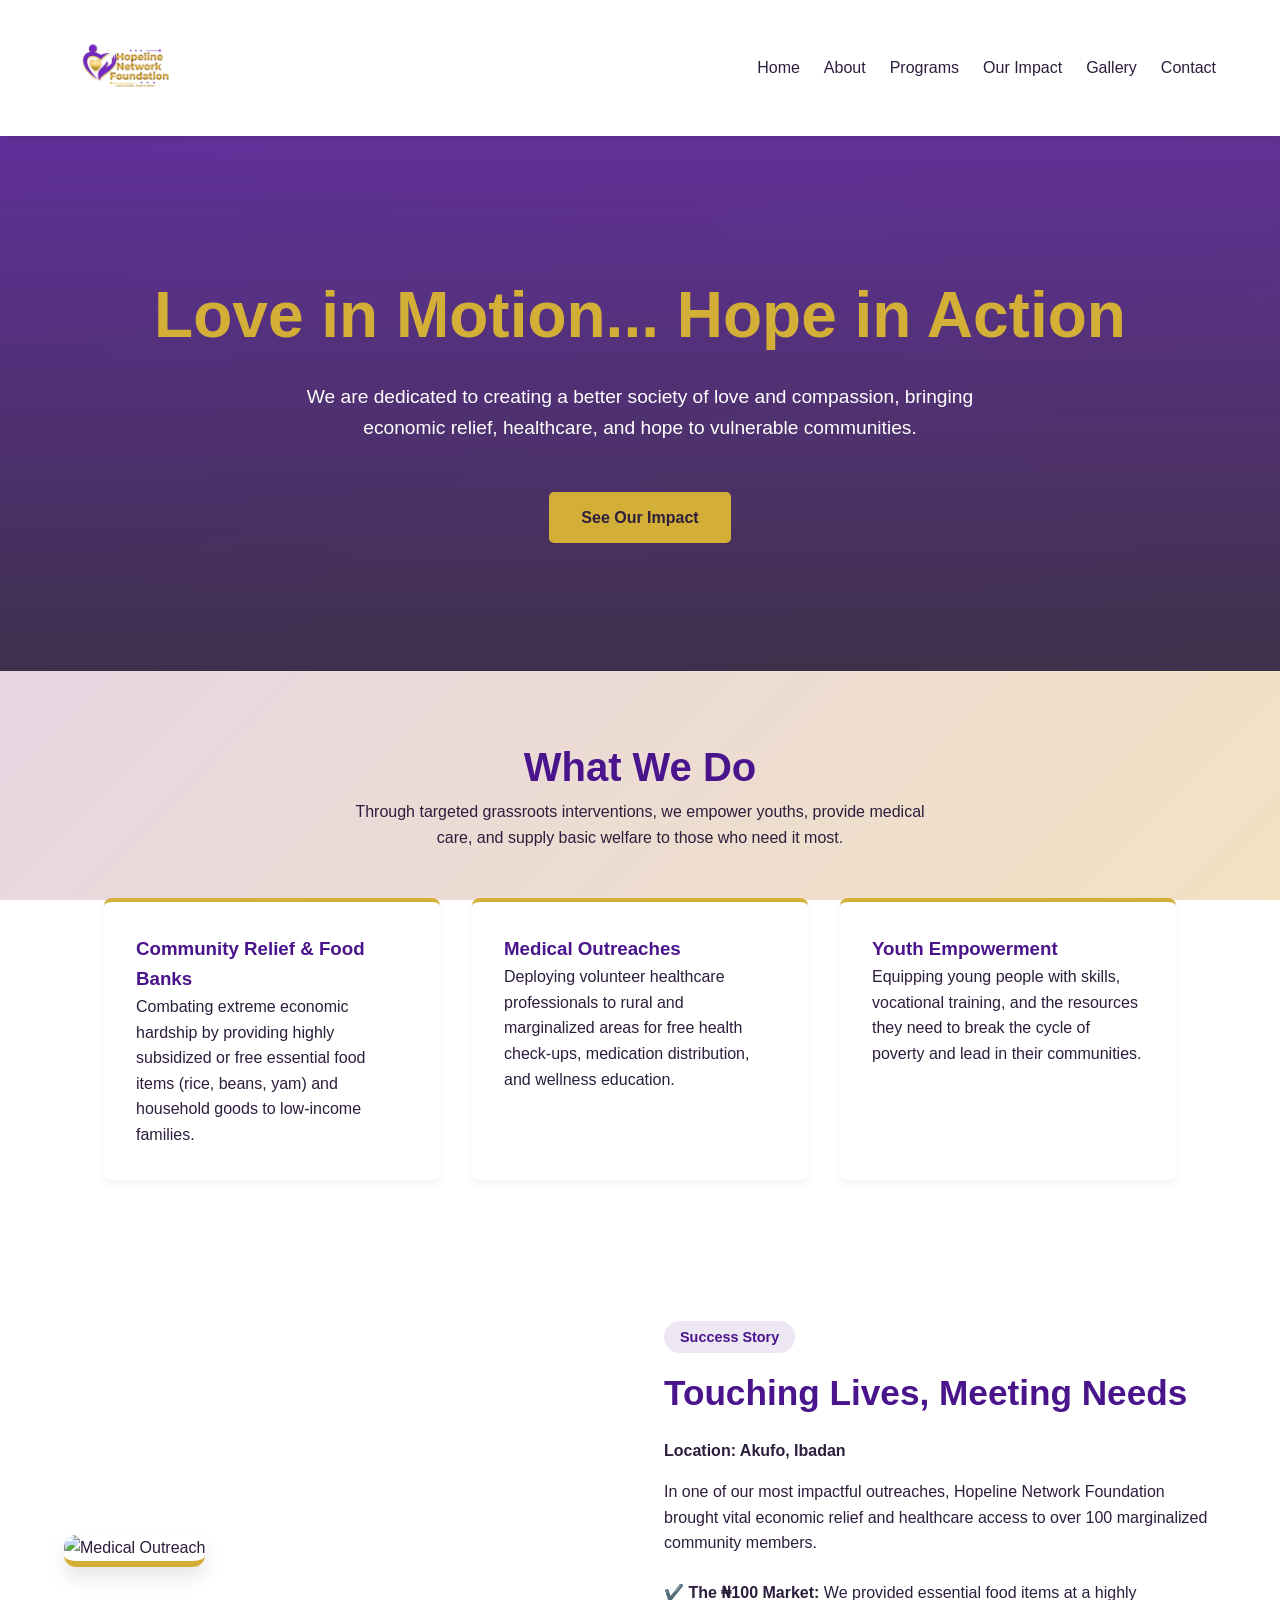
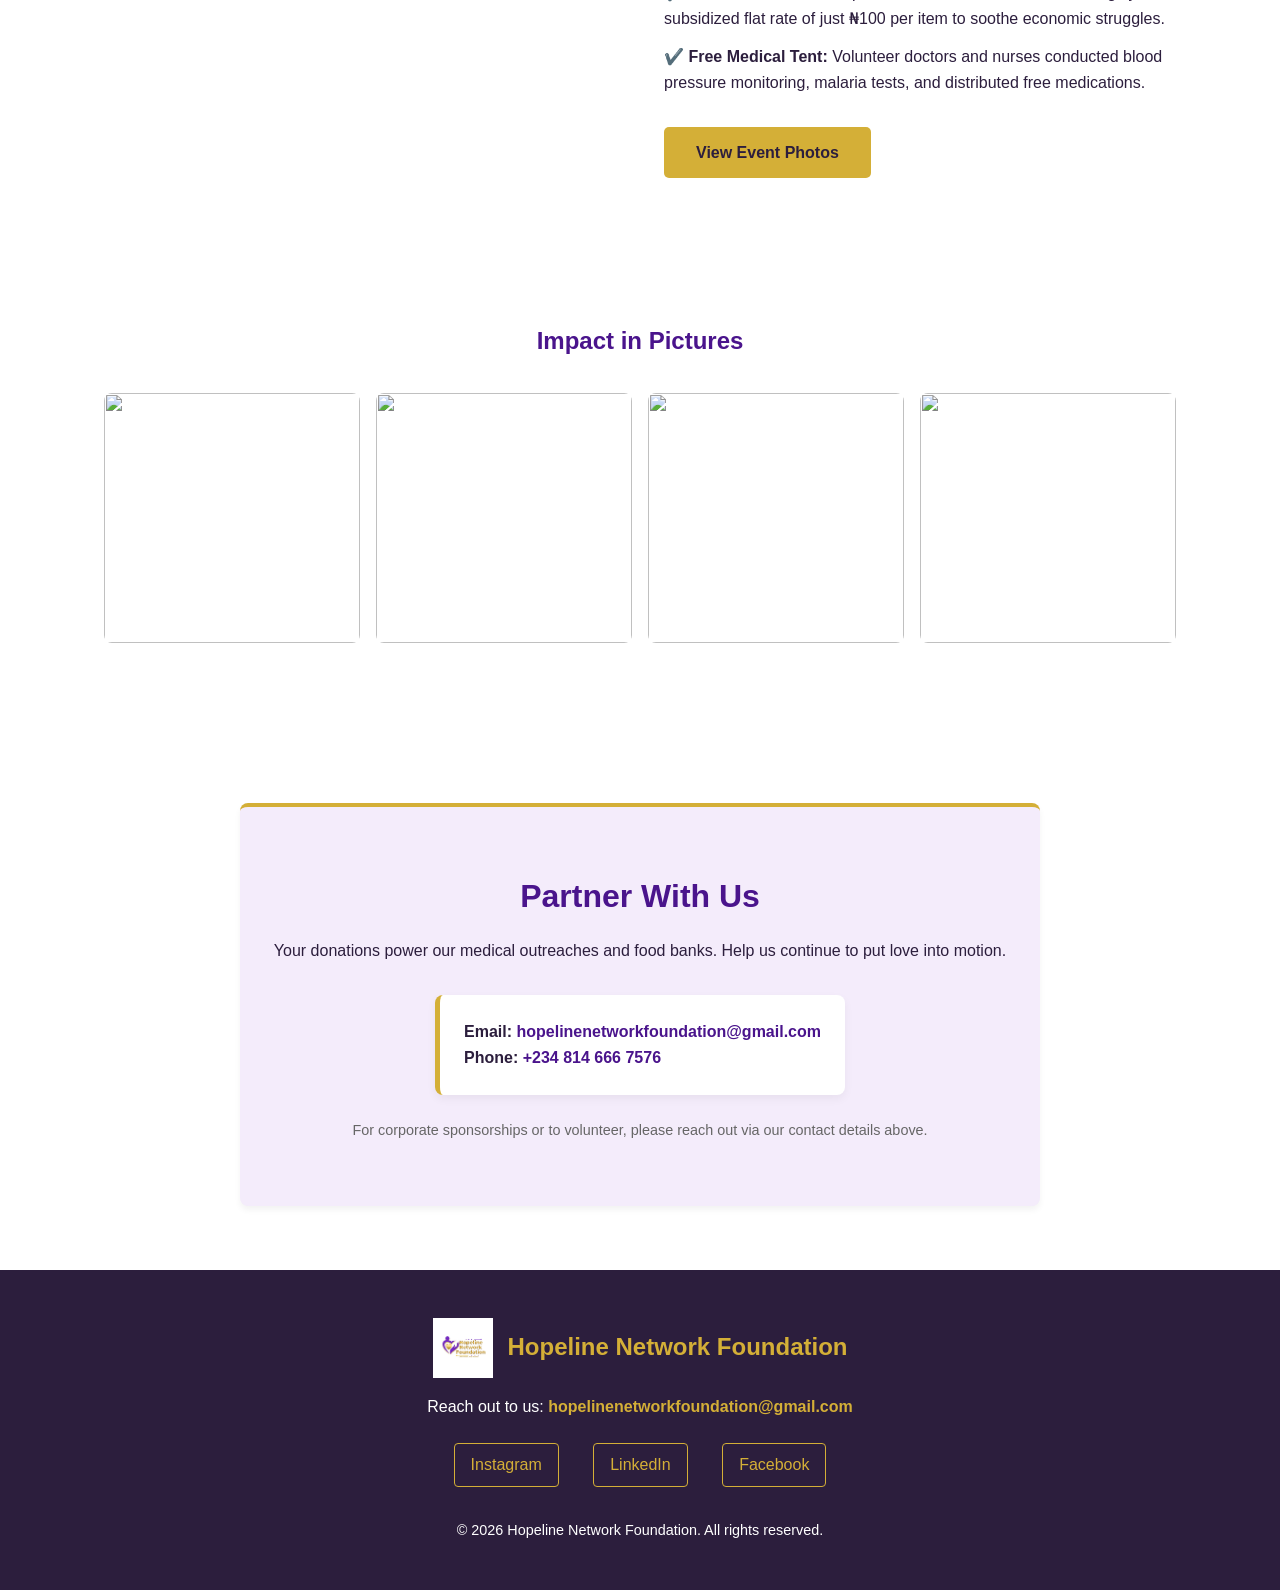
==== index.html @ 70cbd3e9 "Initial commit: Set up foundation website structure and styling" ====
<!DOCTYPE html>
<html lang="en">
<head>
    <meta charset="UTF-8">
    <meta name="viewport" content="width=device-width, initial-scale=1.0">
    <title>Hopeline Network Foundation | Home</title>
    <link rel="stylesheet" href="styles.css">
</head>
<body>
    
    <header>
        <nav class="main-nav">
            <a href="index.html" class="logo">
                <img src="logo.png" alt="Hopeline Network Logo"> 
            </a>
            
            <ul class="nav-links">
                <li><a href="index.html">Home</a></li>
                <li><a href="about.html">About</a></li>
                <li><a href="work.html">Programs</a></li>
                <li><a href="impact.html">Our Impact</a></li>
                <li><a href="#gallery">Gallery</a></li>
                <li><a href="contact.html">Contact</a></li>
            </ul>

            <!-- <div class="nav-cta">
                <a href="#donate" class="btn-donate">Donate Now</a>
            </div> -->
        </nav>
    </header>

    <section class="hero animate-fade">
        <h1 class="animate-up">Love in Motion... Hope in Action</h1>
        <p class="animate-up">We are dedicated to creating a better society of love and compassion, bringing economic relief, healthcare, and hope to vulnerable communities.</p>
        <a href="#impact" class="btn animate-up" style="margin-top: 1rem;">See Our Impact</a>
    </section>

    <div id="programs" class="container">
        <div style="text-align: center; margin-bottom: 3rem;">
            <h2 class="animate-up" style="color: var(--primary); font-size: 2.5rem;">What We Do</h2>
            <p class="animate-up" style="max-width: 600px; margin: auto;">Through targeted grassroots interventions, we empower youths, provide medical care, and supply basic welfare to those who need it most.</p>
        </div>

        <div class="grid-3">
            <div class="card animate-up">
                <h3 style="color: var(--primary);">Community Relief & Food Banks</h3>
                <p>Combating extreme economic hardship by providing highly subsidized or free essential food items (rice, beans, yam) and household goods to low-income families.</p>
            </div>
            <div class="card animate-up" style="transition-delay: 0.2s;">
                <h3 style="color: var(--primary);">Medical Outreaches</h3>
                <p>Deploying volunteer healthcare professionals to rural and marginalized areas for free health check-ups, medication distribution, and wellness education.</p>
            </div>
            <div class="card animate-up" style="transition-delay: 0.4s;">
                <h3 style="color: var(--primary);">Youth Empowerment</h3>
                <p>Equipping young people with skills, vocational training, and the resources they need to break the cycle of poverty and lead in their communities.</p>
            </div>
        </div>
    </div>

    <section id="impact" style="background-color: var(--white); padding: 5rem 5%;">
        <div class="container" style="padding: 0; display: flex; flex-wrap: wrap; align-items: center; gap: 3rem;">
            
            <div style="flex: 1; min-width: 300px;" class="animate-up">
                <img src="https://images.unsplash.com/photo-1593113563332-f19e81f1816e?ixlib=rb-4.0.3&auto=format&fit=crop&w=800&q=80" alt="Medical Outreach" style="width: 100%; border-radius: 12px; box-shadow: 0 10px 20px rgba(0,0,0,0.1); border-bottom: 6px solid var(--secondary);">
            </div>

            <div style="flex: 1; min-width: 300px;" class="animate-up">
                <span style="background: rgba(74, 20, 140, 0.1); color: var(--primary); padding: 0.5rem 1rem; border-radius: 20px; font-weight: bold; font-size: 0.9rem;">Success Story</span>
                <h2 style="color: var(--primary); font-size: 2.2rem; margin: 1rem 0;">Touching Lives, Meeting Needs</h2>
                <p style="margin-bottom: 1rem;"><strong>Location: Akufo, Ibadan</strong></p>
                <p style="margin-bottom: 1.5rem;">In one of our most impactful outreaches, Hopeline Network Foundation brought vital economic relief and healthcare access to over 100 marginalized community members. </p>
                <ul style="list-style: none; margin-bottom: 2rem;">
                    <li style="margin-bottom: 0.8rem;">✔️ <strong>The ₦100 Market:</strong> We provided essential food items at a highly subsidized flat rate of just ₦100 per item to soothe economic struggles.</li>
                    <li style="margin-bottom: 0.8rem;">✔️ <strong>Free Medical Tent:</strong> Volunteer doctors and nurses conducted blood pressure monitoring, malaria tests, and distributed free medications.</li>
                </ul>
                <a href="#gallery" class="btn">View Event Photos</a>
            </div>
        </div>
    </section>

    <section id="gallery" class="container">
        <h2 class="animate-up" style="text-align: center; color: var(--primary); margin-bottom: 2rem;">Impact in Pictures</h2>
        
        <div style="display: grid; grid-template-columns: repeat(auto-fit, minmax(250px, 1fr)); gap: 1rem;">
            <img src="https://images.unsplash.com/photo-1488521787991-ed7bbaae773c?ixlib=rb-4.0.3&auto=format&fit=crop&w=600&q=80" style="width: 100%; height: 250px; object-fit: cover; border-radius: 8px;" class="animate-up">
            <img src="https://images.unsplash.com/photo-1559027615-cd4628902d4a?ixlib=rb-4.0.3&auto=format&fit=crop&w=600&q=80" style="width: 100%; height: 250px; object-fit: cover; border-radius: 8px;" class="animate-up">
            <img src="https://images.unsplash.com/photo-1603048297172-c92544798d5e?ixlib=rb-4.0.3&auto=format&fit=crop&w=600&q=80" style="width: 100%; height: 250px; object-fit: cover; border-radius: 8px;" class="animate-up">
            <img src="https://images.unsplash.com/photo-1542810634-71277d95dc8c?ixlib=rb-4.0.3&auto=format&fit=crop&w=600&q=80" style="width: 100%; height: 250px; object-fit: cover; border-radius: 8px;" class="animate-up">
        </div>
    </section>

    <section id="donate" class="container" style="text-align: center; margin-top: 2rem;">
        <div class="card animate-up" style="background: var(--light); max-width: 800px; margin: auto; padding: 4rem 2rem;">
            <h2 style="color: var(--primary); margin-bottom: 1rem; font-size: 2rem;">Partner With Us</h2>
            <p style="margin-bottom: 2rem;">Your donations power our medical outreaches and food banks. Help us continue to put love into motion.</p>
            
            <div style="background: var(--white); padding: 1.5rem; border-radius: 8px; display: inline-block; text-align: left; margin-bottom: 1.5rem; border-left: 5px solid var(--secondary); box-shadow: 0 4px 10px rgba(0,0,0,0.05);">
                <p><strong>Email:</strong> <a href="mailto:hopelinenetworkfoundation@gmail.com" style="color: var(--primary); font-weight: bold;">hopelinenetworkfoundation@gmail.com</a></p>
                <p><strong>Phone:</strong> <span style="color: var(--primary); font-weight: bold;">+234 814 666 7576</span></p>
            </div>
            
            <p style="font-size: 0.9rem; color: #666;">For corporate sponsorships or to volunteer, please reach out via our contact details above.</p>
        </div>
    </section>

    <footer>
        <div style="display: flex; justify-content: center; align-items: center; margin-bottom: 1rem;">
            <img src="logo.png" alt="Hopeline Logo" style="height: 60px; margin-right: 15px;">
            <h2 style="color: var(--secondary);">Hopeline Network Foundation</h2>
        </div>
        
        <div class="footer-contact">
            <p>Reach out to us: <a href="mailto:hopelinenetworkfoundation@gmail.com">hopelinenetworkfoundation@gmail.com</a></p>
        </div>

        <div class="social-links">
            <a href="https://www.instagram.com/hln_foundation?igsh=eTh5MHIzdDdvbXdl" target="_blank">Instagram</a>
            <a href="https://www.linkedin.com/company/hln-foundation/" target="_blank">LinkedIn</a>
            <a href="https://www.facebook.com/share/1P5WbY55Pj/" target="_blank">Facebook</a>
        </div>

        <p style="font-size: 0.9rem; margin-top: 2rem;">&copy; 2026 Hopeline Network Foundation. All rights reserved.</p>
    </footer>

    <script src="app.js"></script>
</body>
</html>
---- styles.css ----
/* styles.css */
:root {
    --primary: #4A148C; /* Deep Royal Purple */
    --secondary: #D4AF37; /* Metallic Gold */
    --light: #f4ecfb; /* Richer soft purple tint */
    --dark: #2c1e3d; /* Dark purple for text/footers */
    --white: #ffffff;
}

* {
    margin: 0;
    padding: 0;
    box-sizing: border-box;
    font-family: 'Segoe UI', Tahoma, Geneva, Verdana, sans-serif;
}

body {
    line-height: 1.6;
    color: var(--dark);
    /* A much more noticeable diagonal gradient from purple to gold */
    background: linear-gradient(135deg, #e2d1f0 0%, #f2e2c2 100%);
    background-attachment: fixed; 
}

a { text-decoration: none; color: inherit; }
ul { list-style: none; }

/* Navigation */
header {
    background: var(--white);
    box-shadow: 0 2px 10px rgba(0,0,0,0.1);
    position: relative; /* Unglued from the top */
    z-index: 1000;
}

/* The new balanced 3-column layout */
.main-nav {
    display: flex;
    justify-content: space-between; /* Spreads the 3 items perfectly */
    align-items: center;
    padding: 0.5rem 5%; /* Keeps it from touching the extreme edges */
    max-width: 1600px; /* Prevents stretching infinitely on giant monitors */
    margin: auto;
}

.logo {
    display: flex;
    align-items: center;
    border: none;
    text-decoration: none;
}

/* Updated Logo Sizing to make slogan visible */
.logo img {
    height: 120px; 
    max-height: 120px;
    width: auto;
    object-fit: contain;
}

.nav-links { 
    display: flex; 
    gap: 1.5rem; 
}

.nav-links a:hover { 
    color: var(--secondary); 
}

/* Specific styling for the header Donate button */
.btn-donate {
    background: var(--secondary); /* Metallic Gold */
    color: var(--dark);
    padding: 0.7rem 1.8rem;
    border-radius: 30px; /* Pill-shape makes it stand out */
    font-weight: bold;
    text-transform: uppercase;
    letter-spacing: 1px;
    transition: all 0.3s ease;
    box-shadow: 0 4px 10px rgba(212, 175, 55, 0.3); /* Soft gold shadow */
}

.btn-donate:hover {
    background: var(--primary); /* Turns Purple on hover */
    color: var(--secondary); /* Text turns Gold */
    box-shadow: 0 4px 15px rgba(74, 20, 140, 0.4);
    transform: translateY(-2px); /* Slight lift effect */
}

/* Layouts & Containers */
.container {
    max-width: 1200px;
    margin: 0 auto;
    padding: 4rem 5%;
}

/* Hero Section */
.hero {
    background: linear-gradient(rgba(74, 20, 140, 0.85), rgba(44, 30, 61, 0.9)), url('https://images.unsplash.com/photo-1529390079861-591de354faf5?ixlib=rb-4.0.3&auto=format&fit=crop&w=1470&q=80') center/cover;
    color: var(--white);
    text-align: center;
    padding: 8rem 5%;
}

.hero h1 { 
    font-size: 4rem; 
    margin-bottom: 1rem; 
    color: var(--secondary); /* Slogan in Gold */
    font-weight: 800;
}
.hero p { font-size: 1.2rem; max-width: 700px; margin: 0 auto 2rem; }

/* General Button Styles */
.btn {
    display: inline-block;
    padding: 0.8rem 2rem;
    border-radius: 5px;
    font-weight: bold;
    background: var(--secondary);
    color: var(--dark); /* Dark text on gold button for contrast */
    transition: 0.3s;
    border: none;
    cursor: pointer;
}
.btn:hover { 
    background: #b5952f; 
    color: var(--white);
}

.grid-3 {
    display: grid;
    grid-template-columns: repeat(auto-fit, minmax(300px, 1fr));
    gap: 2rem;
    margin-top: 2rem;
}

.card {
    background: var(--white);
    padding: 2rem;
    border-radius: 8px;
    box-shadow: 0 4px 6px rgba(0,0,0,0.05);
    border-top: 4px solid var(--secondary); /* Gold accent on cards */
}

/* Footer */
footer {
    background: var(--dark);
    color: var(--white);
    text-align: center;
    padding: 3rem 5%;
    margin-top: auto;
}

.footer-contact {
    margin-bottom: 1.5rem;
}
.footer-contact a {
    color: var(--secondary);
    font-weight: bold;
}

.social-links {
    margin: 1.5rem 0;
}
.social-links a {
    display: inline-block;
    margin: 0 15px;
    padding: 0.5rem 1rem;
    border: 1px solid var(--secondary);
    color: var(--secondary);
    border-radius: 4px;
    transition: 0.3s;
}
.social-links a:hover {
    background: var(--secondary);
    color: var(--dark);
}

/* Animations */
.animate-up {
    opacity: 0;
    transform: translateY(40px);
    transition: all 0.8s cubic-bezier(0.5, 0, 0, 1);
}
.animate-fade {
    opacity: 0;
    transition: opacity 1s ease-in;
}
.animate-up.show, .animate-fade.show {
    opacity: 1;
    transform: translateY(0);
}

/* Forms */
.form-group { margin-bottom: 1.5rem; }
.form-group label { display: block; margin-bottom: 0.5rem; font-weight: bold; color: var(--primary); }
.form-group input, .form-group textarea {
    width: 100%; padding: 0.8rem; border: 1px solid #ccc; border-radius: 4px;
}

/* Gallery Image Styles */
.gallery-img {
    width: 100%;
    height: 250px;
    object-fit: cover;
    border-radius: 24px; /* Creates the rectangular oval/rounded border */
    box-shadow: 0 4px 10px rgba(0,0,0,0.1);
    transition: transform 0.4s ease, box-shadow 0.4s ease;
}

.gallery-img:hover {
    transform: scale(1.05) translateY(-5px); /* Zooms in and lifts slightly */
    box-shadow: 0 12px 25px rgba(74, 20, 140, 0.2); /* Soft purple shadow on hover */
}
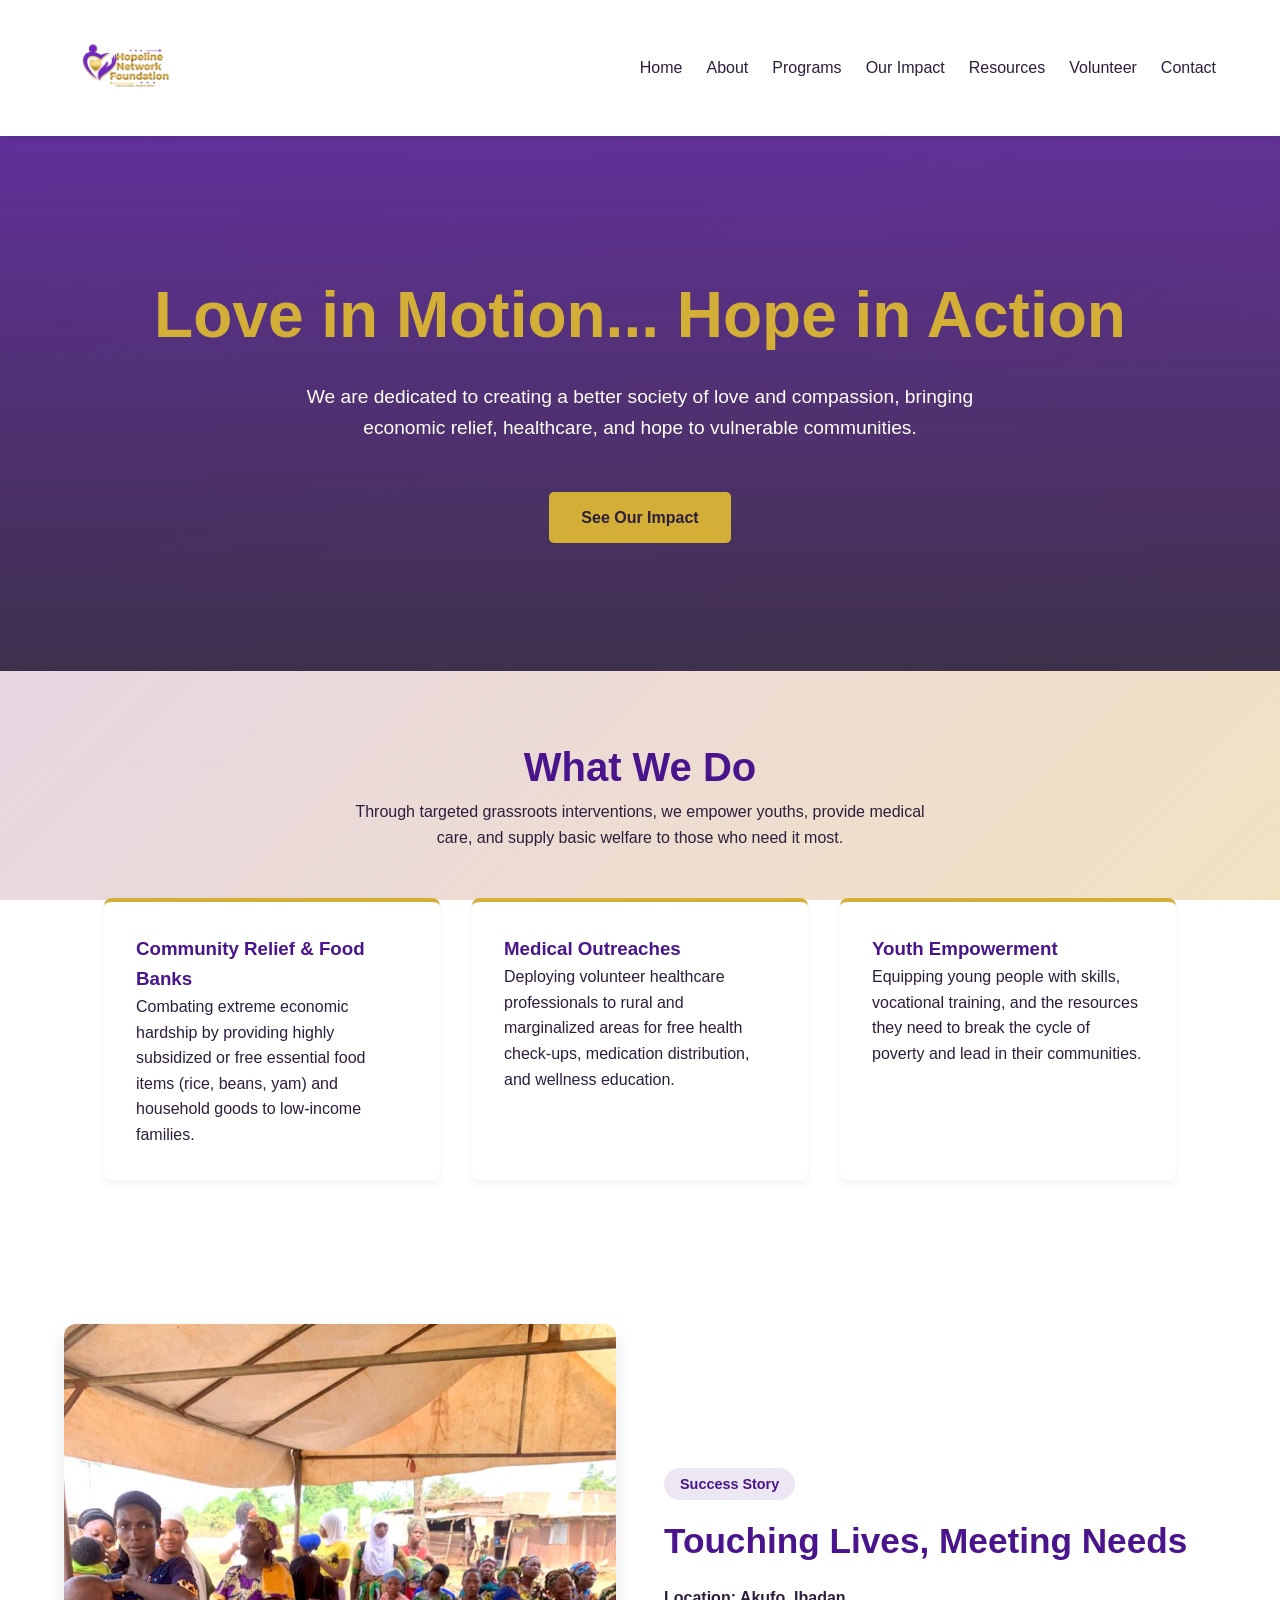
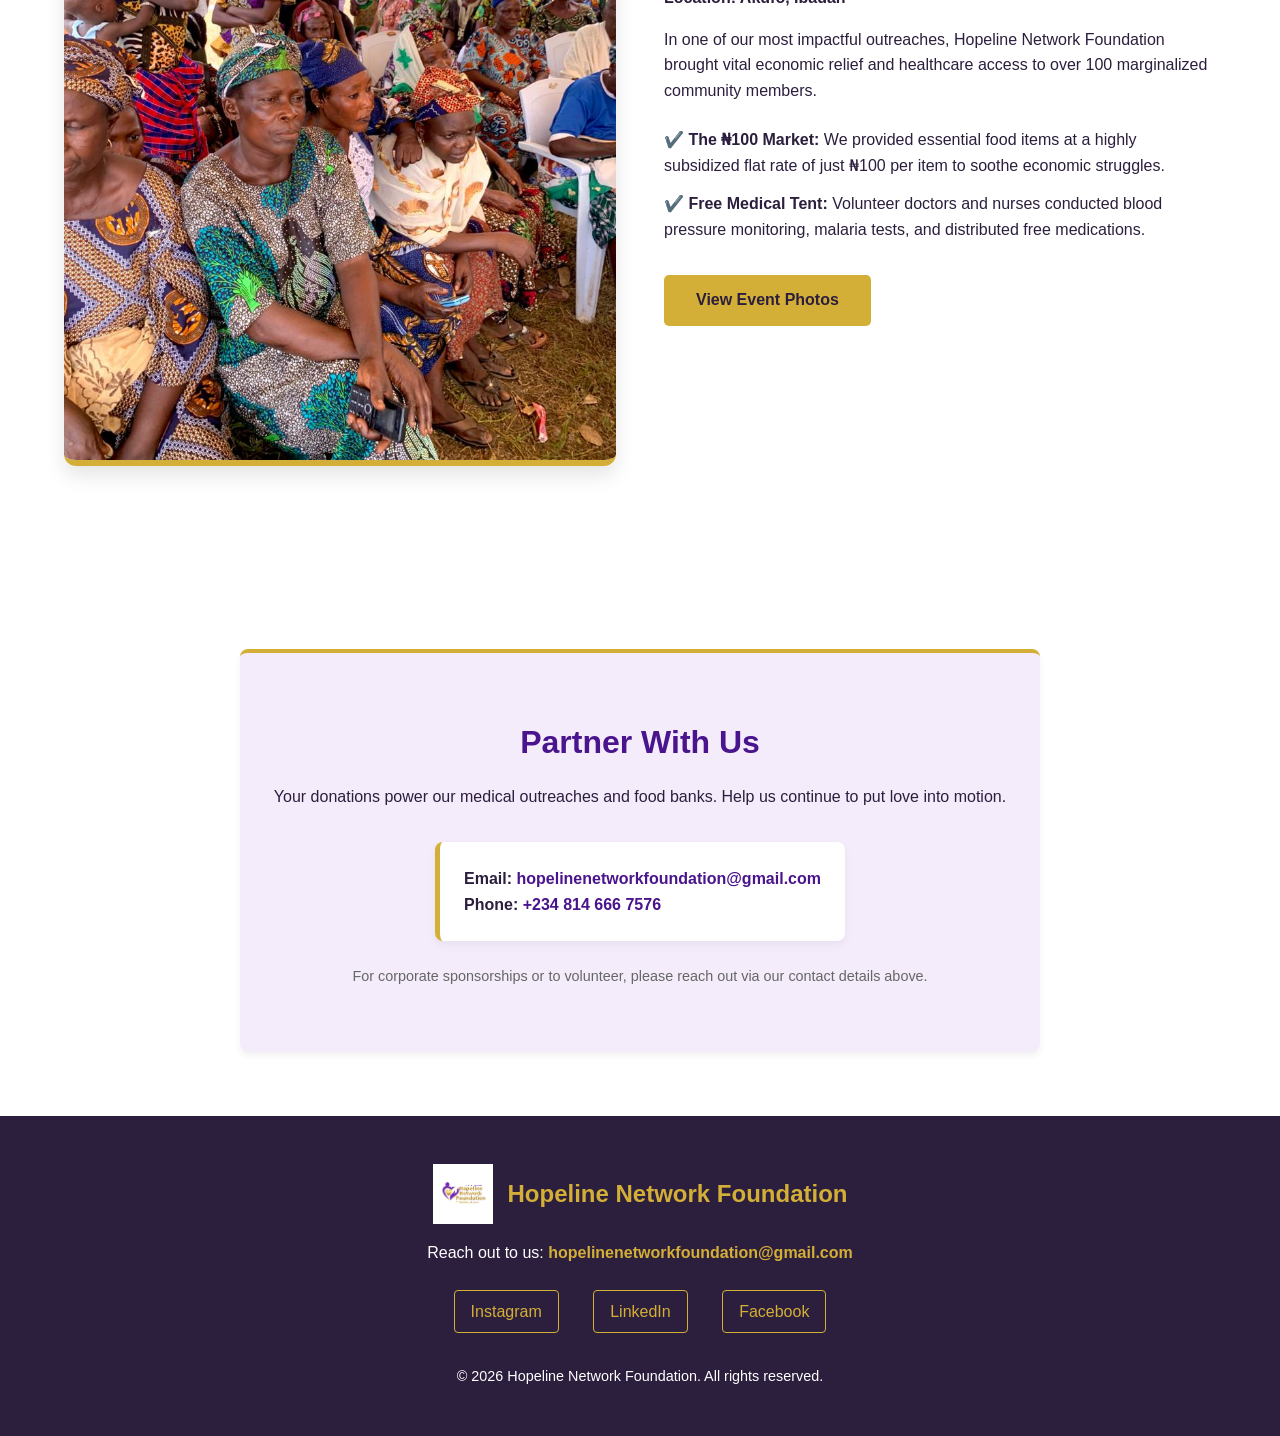
==== commit 57ae9b8d: "Optimized website for mobile and tablets, added gallery, and removed donate buttons" ====
--- a/index.html
+++ b/index.html
@@ -19,20 +19,17 @@
                 <li><a href="about.html">About</a></li>
                 <li><a href="work.html">Programs</a></li>
                 <li><a href="impact.html">Our Impact</a></li>
-                <li><a href="#gallery">Gallery</a></li>
+                <li><a href="resources.html">Resources</a></li>
+                <li><a href="volunteer.html">Volunteer</a></li>
                 <li><a href="contact.html">Contact</a></li>
             </ul>
-
-            <!-- <div class="nav-cta">
-                <a href="#donate" class="btn-donate">Donate Now</a>
-            </div> -->
         </nav>
     </header>
 
     <section class="hero animate-fade">
         <h1 class="animate-up">Love in Motion... Hope in Action</h1>
         <p class="animate-up">We are dedicated to creating a better society of love and compassion, bringing economic relief, healthcare, and hope to vulnerable communities.</p>
-        <a href="#impact" class="btn animate-up" style="margin-top: 1rem;">See Our Impact</a>
+        <a href="impact.html" class="btn animate-up" style="margin-top: 1rem;">See Our Impact</a>
     </section>
 
     <div id="programs" class="container">
@@ -61,7 +58,7 @@
         <div class="container" style="padding: 0; display: flex; flex-wrap: wrap; align-items: center; gap: 3rem;">
             
             <div style="flex: 1; min-width: 300px;" class="animate-up">
-                <img src="https://images.unsplash.com/photo-1593113563332-f19e81f1816e?ixlib=rb-4.0.3&auto=format&fit=crop&w=800&q=80" alt="Medical Outreach" style="width: 100%; border-radius: 12px; box-shadow: 0 10px 20px rgba(0,0,0,0.1); border-bottom: 6px solid var(--secondary);">
+                <img src="./2 (5).jpg" alt="Medical Outreach" style="width: 100%; border-radius: 12px; box-shadow: 0 10px 20px rgba(0,0,0,0.1); border-bottom: 6px solid var(--secondary);">
             </div>
 
             <div style="flex: 1; min-width: 300px;" class="animate-up">
@@ -73,19 +70,8 @@
                     <li style="margin-bottom: 0.8rem;">✔️ <strong>The ₦100 Market:</strong> We provided essential food items at a highly subsidized flat rate of just ₦100 per item to soothe economic struggles.</li>
                     <li style="margin-bottom: 0.8rem;">✔️ <strong>Free Medical Tent:</strong> Volunteer doctors and nurses conducted blood pressure monitoring, malaria tests, and distributed free medications.</li>
                 </ul>
-                <a href="#gallery" class="btn">View Event Photos</a>
+                <a href="impact.html#gallery" class="btn">View Event Photos</a>
             </div>
-        </div>
-    </section>
-
-    <section id="gallery" class="container">
-        <h2 class="animate-up" style="text-align: center; color: var(--primary); margin-bottom: 2rem;">Impact in Pictures</h2>
-        
-        <div style="display: grid; grid-template-columns: repeat(auto-fit, minmax(250px, 1fr)); gap: 1rem;">
-            <img src="https://images.unsplash.com/photo-1488521787991-ed7bbaae773c?ixlib=rb-4.0.3&auto=format&fit=crop&w=600&q=80" style="width: 100%; height: 250px; object-fit: cover; border-radius: 8px;" class="animate-up">
-            <img src="https://images.unsplash.com/photo-1559027615-cd4628902d4a?ixlib=rb-4.0.3&auto=format&fit=crop&w=600&q=80" style="width: 100%; height: 250px; object-fit: cover; border-radius: 8px;" class="animate-up">
-            <img src="https://images.unsplash.com/photo-1603048297172-c92544798d5e?ixlib=rb-4.0.3&auto=format&fit=crop&w=600&q=80" style="width: 100%; height: 250px; object-fit: cover; border-radius: 8px;" class="animate-up">
-            <img src="https://images.unsplash.com/photo-1542810634-71277d95dc8c?ixlib=rb-4.0.3&auto=format&fit=crop&w=600&q=80" style="width: 100%; height: 250px; object-fit: cover; border-radius: 8px;" class="animate-up">
         </div>
     </section>
 
--- a/styles.css
+++ b/styles.css
@@ -211,4 +211,85 @@
 .gallery-img:hover {
     transform: scale(1.05) translateY(-5px); /* Zooms in and lifts slightly */
     box-shadow: 0 12px 25px rgba(74, 20, 140, 0.2); /* Soft purple shadow on hover */
+}
+
+
+/* ==========================================================================
+   RESPONSIVE OPTIMIZATION (Tablets & Mobile)
+   ========================================================================== */
+
+/* Tablets and smaller screens (Max Width 992px) */
+@media (max-width: 992px) {
+    .main-nav {
+        flex-direction: column;
+        gap: 1.5rem;
+        padding: 1.5rem 5%;
+    }
+    
+    .nav-links {
+        flex-wrap: wrap;
+        justify-content: center;
+        gap: 1rem;
+    }
+    
+    .hero h1 {
+        font-size: 3rem;
+    }
+    
+    .container {
+        padding: 3rem 5%;
+    }
+}
+
+/* Mobile Phones (Max Width 768px) */
+@media (max-width: 768px) {
+    .logo img {
+        height: 90px;
+        max-height: 90px;
+    }
+
+    .hero {
+        padding: 5rem 5%;
+    }
+
+    .hero h1 {
+        font-size: 2.2rem;
+    }
+
+    .hero p {
+        font-size: 1rem;
+    }
+
+    /* Force all grid sections into a single column on mobile */
+    .grid-3 {
+        grid-template-columns: 1fr !important;
+        gap: 1.5rem;
+    }
+
+    /* Stack Success Story image and text vertically */
+    #impact .container {
+        flex-direction: column;
+        text-align: center;
+    }
+
+    /* Adjust Impact Numbers sizes */
+    .card h2 {
+        font-size: 2.2rem !important;
+    }
+
+    /* Adjust form and gallery sizes */
+    .gallery-img {
+        height: 200px;
+    }
+
+    footer {
+        padding: 2rem 5%;
+    }
+
+    /* Stack Social Links neatly */
+    .social-links a {
+        margin: 0.5rem;
+        padding: 0.5rem;
+        font-size: 0.9rem;
+    }
 }
